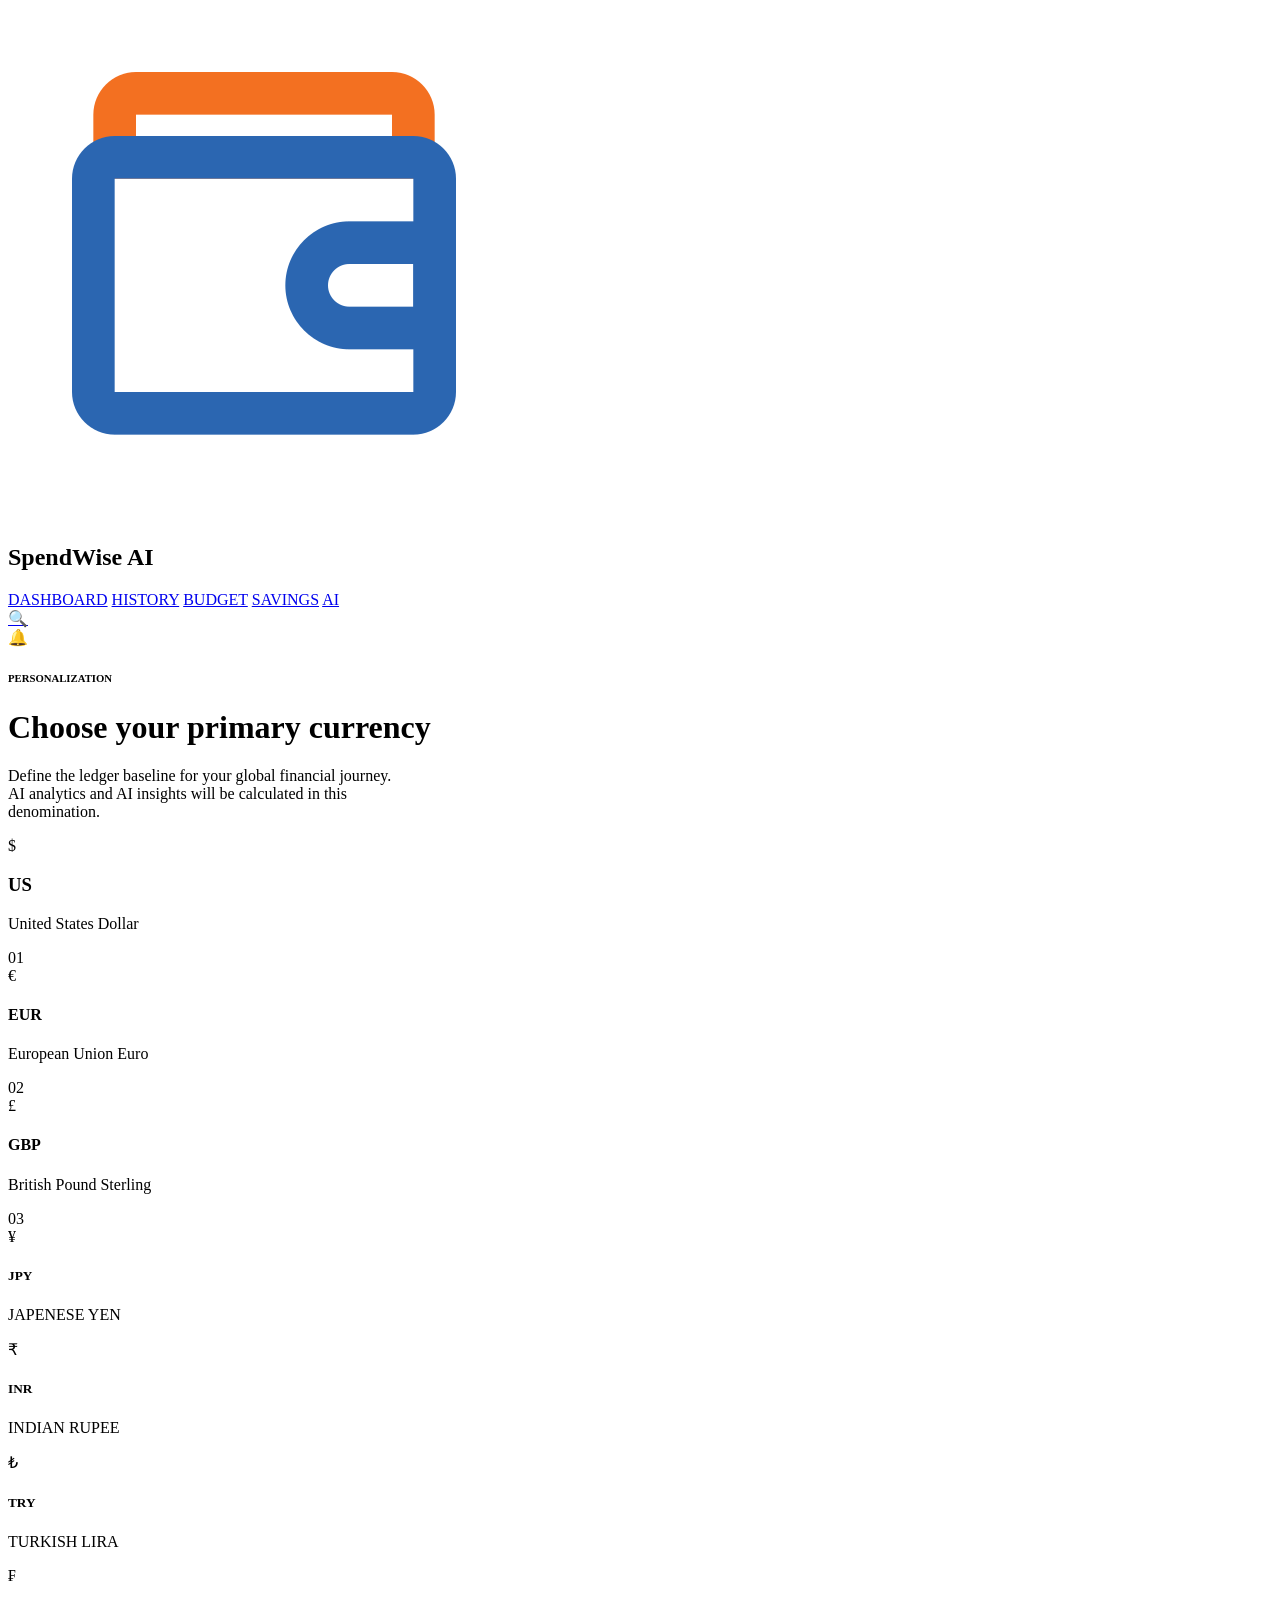
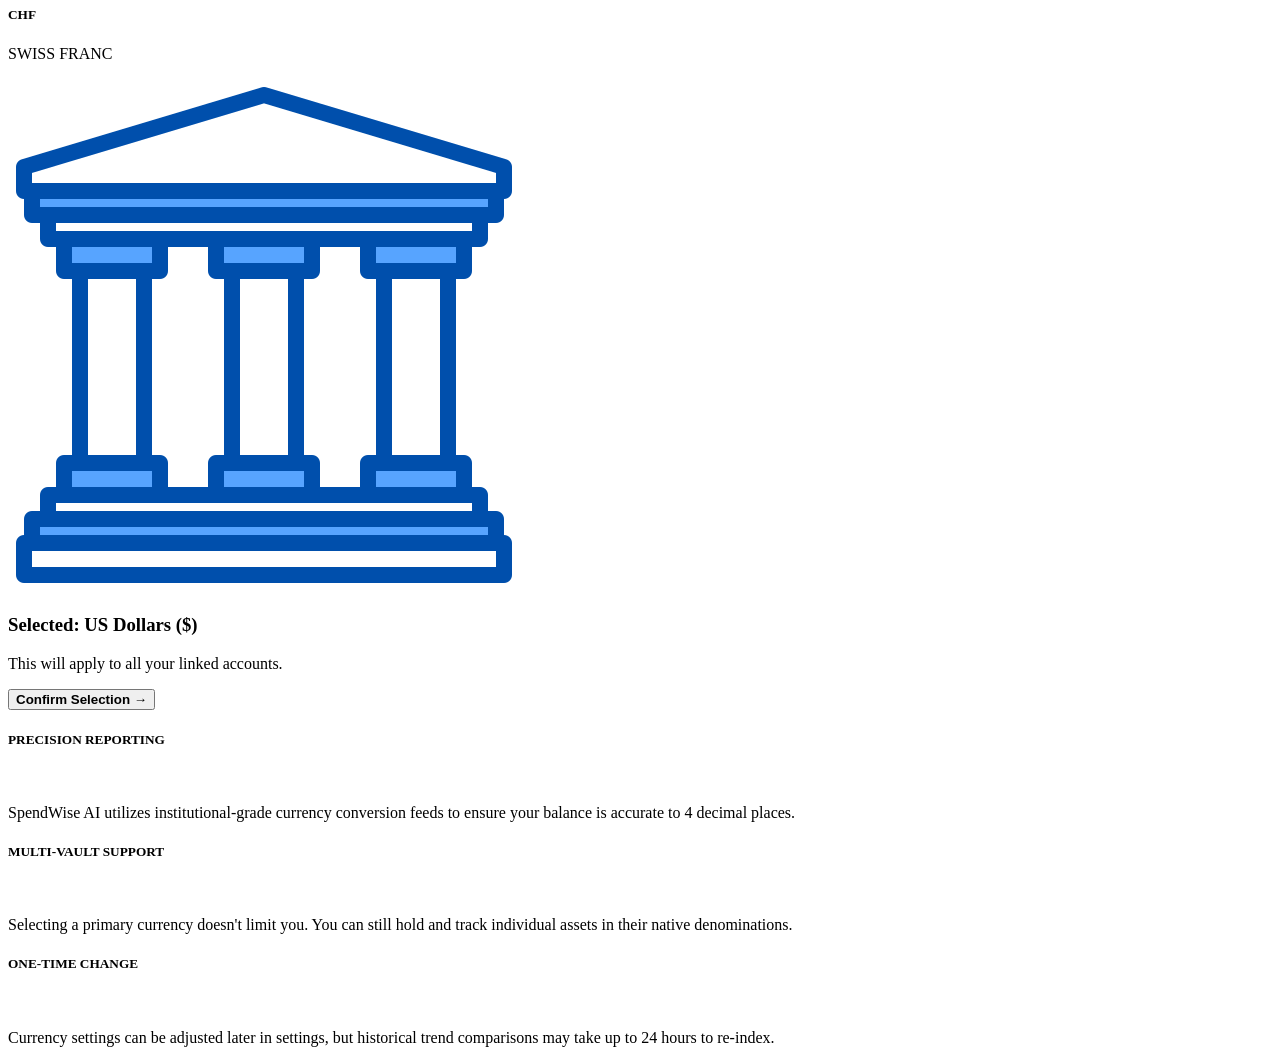
==== currency.html @ 9da18fff "currencyhtml" ====
<!DOCTYPE html>
<html lang="en">
<head>
    <meta charset="UTF-8">
    <meta name="viewport" content="width=device-width, initial-scale=1.0">
    <title>SpendWise AI</title>
    <link rel="stylesheet" href="style.css">
</head>
<body>
    <nav class="nav-bar">
        <div class="nav-left">
            <img src="wallet.png" alt="wallet">
            <h2>SpendWise AI</h2>
        </div>

        <div class="nav-button">
            <a href="#">DASHBOARD</a>
            <a href="#">HISTORY</a>
            <a href="#">BUDGET</a>
            <a href="#">SAVINGS</a>
            <a href="#">AI</a>
        </div>
        <div class="nav-icons">
        <a href="#" class="icon">🔍</a>

        <div class="notification">
        <span class="icon" id="bell">🔔</span>
    </div>
    </nav>

    <main >
    <div class="currency">
    <h6>PERSONALIZATION</h6>
    <h1>Choose your primary currency</h1>
    <p>Define the ledger baseline for your global 
     financial journey.<br> AI analytics and AI
     insights will be calculated in this <br>
     denomination.</p>
     </div>
    
    <div class="currency-box">

        <div class="box1 selected" >
            <div class="symbol">$</div>
            <h3>US</h3>
            <p>United States Dollar</p>
            <span class="number">01</span>
        </div>
         
        <div class="box1">
            <div class="symbol">€</div>
            <h4>EUR</h4>
            <p>European Union Euro</p>
            <span class="number">02</span>
        </div>
  
        <div class="box1">
           <div class="symbol">£</div>
            <h4>GBP</h4>
            <p>British Pound Sterling</p>
            <span class="number">03</span>
        </div>
    </div>    
    
    <div class="currency-box2">
        <div class="box">
        <div class="sym">¥</div>
        <div>
        <h5>JPY</h5>
        <p class="text">JAPENESE YEN</p>
        </div>
        </div>
        
        <div class="box">
        <div class="sym">₹</div>
        <div>
        <h5>INR </h5>
        <p class="text">INDIAN RUPEE</p>
        </div>
        </div>
        
        <div class="box">
        <div class="sym">₺</div>
        <div>
        <h5>TRY</h5>
        <p class="text">TURKISH LIRA</p>
        </div>
        </div>
        
        <div class=box>
        <div class="sym">₣</div>
        <div>
        <h5>CHF</h5>
        <p class="text">SWISS FRANC</p>
        </div>
        </div>
    </div>
    
    <div class="currency-select">
        <div class="select-left">
        <img src="bank.png" alt="bank temple icon">

        <div class="text1">
            <h3>Selected: US Dollars ($)</h3>
            <p>This will apply to all your linked accounts.</p>
        </div>
        </div>
            <button>
                <strong>Confirm Selection →</strong>
            </button>
    </div>
    
    <div class="mini-card">
        <div>
        <h5>PRECISION REPORTING</h5>
        <br>
        <p>SpendWise AI utilizes institutional-grade
        currency conversion feeds to ensure
        your balance is accurate to 4 decimal
        places.</p>
        </div>
        
        <div>
        <h5>MULTI-VAULT SUPPORT</h5>
        <br>
        <p>Selecting a primary currency doesn't
        limit you. You can still hold and track
        individual assets in their native
        denominations.</p>
        </div>
        
        <div>
        <h5>ONE-TIME CHANGE</h5>
        <br>
        <p>Currency settings can be adjusted later
        in settings, but historical trend comparisons 
        may take up to 24 hours to re-index.</p>
        </div>   
    </div>

    </main>
</body>
</html>
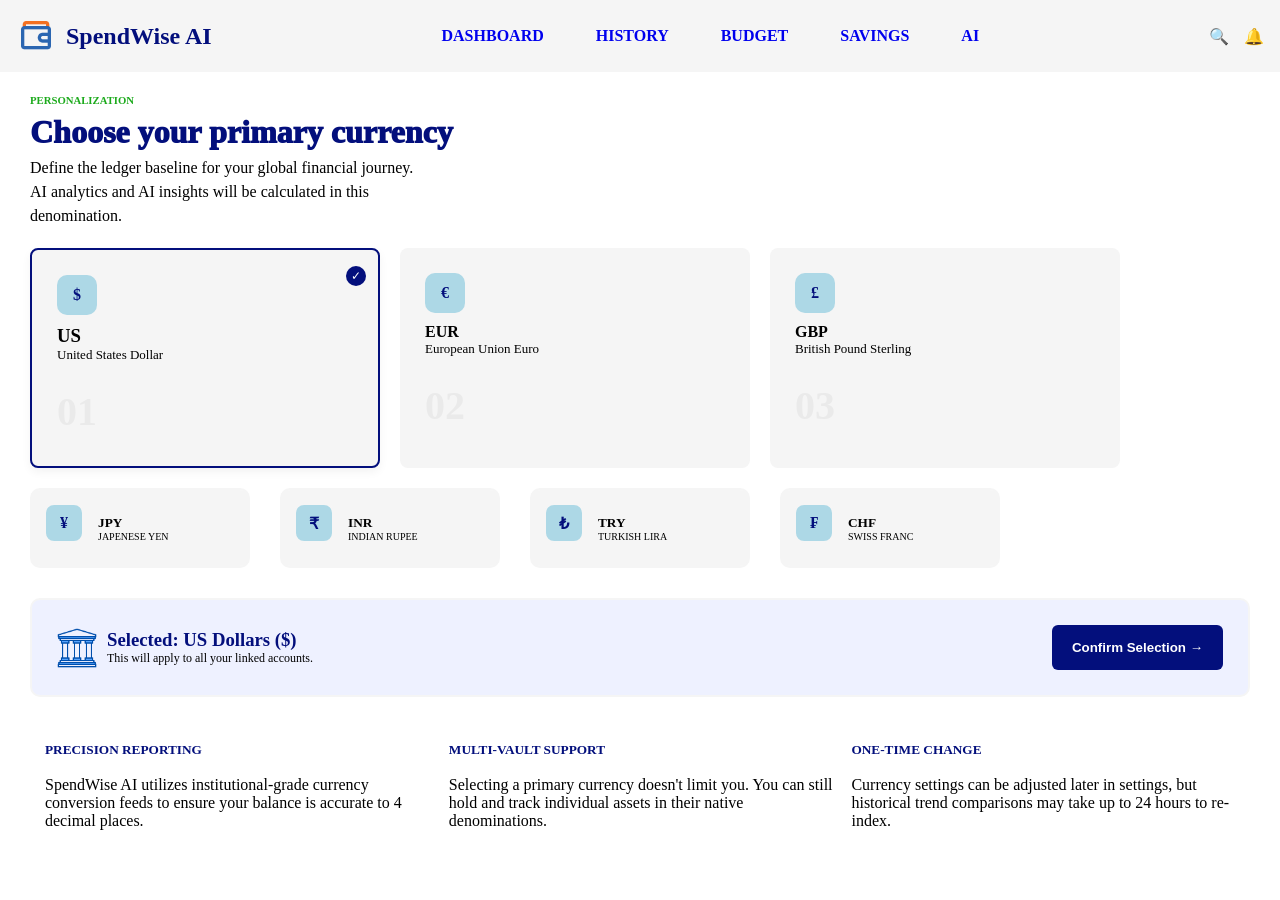
==== commit 4229f8f6: "Update stylesheet link path in currency.html" ====
--- a/currency.html
+++ b/currency.html
@@ -4,7 +4,7 @@
     <meta charset="UTF-8">
     <meta name="viewport" content="width=device-width, initial-scale=1.0">
     <title>SpendWise AI</title>
-    <link rel="stylesheet" href="style.css">
+    <link rel="stylesheet" href="styles/currency.css">
 </head>
 <body>
     <nav class="nav-bar">
@@ -140,4 +140,4 @@
 
     </main>
 </body>
-</html>+</html>
--- a/styles/currency.css
+++ b/styles/currency.css
@@ -0,0 +1,312 @@
+*{
+    margin: 0;
+    padding: 0;
+    box-sizing:border-box;
+}
+img{
+    max-width: 100%;
+}
+
+body{
+    width: 100%;
+    min-height: 100dvh;
+}
+main{
+    font-family: "inter", "sans-serif";
+    margin: 0px 30px;
+}
+
+.nav-bar{
+    display: flex;
+    justify-content: space-between;
+    background-color: whitesmoke;
+    align-items: center;
+    color: #030f7c;
+    padding: 16px;
+}
+
+.nav-left {
+    display: flex;
+    align-items: center;
+    gap: 10px;
+}
+
+.nav-left img {
+    width: 40px;
+    height: 40px;
+}
+
+.nav-button {
+    display: flex;
+    justify-content: center;
+    gap: 20px;
+}
+.nav-button a{
+    text-decoration: none;
+    font-weight: 600;
+    padding: 8px 16px;
+    border-radius: 5px;
+    transition: all 0.25s ease;
+}
+
+.nav-button a:hover{
+    background-color: #030f7c;
+    color: #eaeaea;
+}
+
+.nav-icons {
+    display: flex;
+    gap: 15px;
+}
+
+.nav-icons a {
+    text-decoration: none;
+}
+
+.currency{
+    margin-top: 20px;
+    line-height: 1.5;
+}
+.currency h6{
+    color: rgb(28, 170, 28);
+}
+.currency h1{
+    color: #030f7c;
+    font-weight: 1000;
+}
+
+.currency-box{
+    display: flex;
+    margin: 20px 0px;
+    gap: 20px;
+    flex-wrap: wrap;
+}
+
+.box1 {
+    padding: 25px;
+    border-radius: 8px;
+    width: 350px;
+    height: 220px;
+    position: relative;
+    background-color: whitesmoke;
+    transition: all 0.25s ease;
+}
+
+.box1:hover {
+    border-color: #030f7c;
+    border: 2px solid #030f7c;
+    transform: translateY(-6px) scale(1.02);
+}
+
+.selected {
+    border: 2px solid #030f7c;
+    box-shadow: 0 4px 10px rgba(0,0,0,0.05);
+}
+.box1.selected::after {
+    content: "✓";
+    position: absolute;
+    top: 16px;
+    right: 12px;
+    background: #030f7c;
+    color: white;
+    width: 20px;
+    height: 20px;
+    border-radius: 50%;
+    font-size: 12px;
+    display: flex;
+    align-items: center;
+    justify-content: center;
+}
+.symbol {
+    width: 40px;
+    height: 40px;
+    background-color: lightblue;
+    color: #030f7c;
+    display: flex;
+    align-items: center;
+    justify-content: center;
+    border-radius: 10px;
+    font-weight: bold;
+    margin-bottom: 10px;
+}
+
+.currency-box p{
+    font-size: 13px;
+}
+.number {
+    position: absolute;
+    font-size: 40px;
+    color: #eaeaea;
+    font-weight: bold;
+    padding: 25px 0;
+}
+
+.currency-box2{
+    display: flex;
+    gap: 30px;
+    margin-top: 20px;
+    flex-wrap: wrap;
+}
+
+.currency-box2 div{
+    border: 2px solid whitesmoke;
+    padding: 12px;
+}
+.box{
+    display: flex;
+    align-items: center;
+    border: none;
+    background-color: whitesmoke;
+    width: 220px;
+    height: 80px;
+    border-radius: 10px;
+    transition: all 0.25s ease;
+}
+
+.box:hover {
+    transform: translateY(-6px) scale(1.02);
+    border-color: #030f7c;
+    border: 2px solid #030f7c;
+}
+
+.sym {
+    width: 40px;
+    height: 40px;
+    background-color: lightblue;
+    color: #030f7c;
+    display: flex;
+    align-items: center;
+    justify-content: center;
+    border-radius: 10px;
+    font-weight: bold;
+    margin-bottom: 10px;
+}
+
+.text{
+    font-size: 10px;
+}
+
+.currency-select{
+    display: flex;
+    border: 2px solid whitesmoke;
+    background-color: #eef1ff;
+    margin: 30px 0;
+    padding: 25px;
+    align-items: center;
+    justify-content: space-between;
+    border-radius: 10px;
+    transition: 0.25s ease;
+}
+
+.currency-select:hover{
+    border-color: #030f7c;
+      box-shadow: 0 10px 25px rgba(0,0,0,0.1),
+                0 0 0 2px rgba(3, 15, 124, 0.1);
+}
+
+.select-left{
+    display: flex;
+    align-items: center;
+    gap: 10px;
+}
+.select-left img{
+    width: 40px;
+    height: 40px;
+}
+
+.text1 h3{
+    color: #030f7c;
+}
+.text1 p{
+    font-size: 12px;
+}
+
+.currency-select button{
+    background-color: #030f7c;
+    color: white;
+    padding: 15px 20px;
+    border-radius: 6px;
+    cursor: pointer;
+    border: none;
+}
+
+.currency-select button:hover {
+    background-color: #0515b3;
+    transform: translateY(-2px);
+    box-shadow: 0 6px 15px rgba(0,0,0,0.15);
+}
+
+.mini-card{
+    display: flex;
+    padding: 15px;
+    gap: 10px;
+}
+.mini-card h5{
+    color: #030f7c;
+    font-weight: 800;
+}
+
+@media (max-width: 768px) {
+    .main{
+        margin: 0 15px;
+    }
+    .nav-bar {
+        flex-direction: column;
+        align-items: flex-start;
+        gap: 10px;
+    }
+
+    .nav-button {
+        flex-wrap: wrap;
+        gap: 10px;
+    }
+
+    .nav-icons {
+        margin: 15px;
+        align-self: flex-start;
+    }
+    .currency h1 {
+        font-size: 28px;
+    }
+
+    .currency p {
+        font-size: 14px;
+    }
+
+    .currency-box {
+    justify-content: center;
+    }
+
+    .box1 {
+        width: 100%;
+        max-width: 320px;
+    }
+
+    .currency-box2{
+        justify-content: center;
+    }
+
+    .box{
+        width: 45%;
+    }
+
+    .currency-select {
+        flex-direction: column;
+        align-items: flex-start;
+        gap: 15px;
+    }
+
+    .currency-select button {
+        width: 100%;
+    }
+
+    .mini-card {
+        flex-direction: column;
+    }
+
+}
+@media (max-width: 480px) {
+    .box {
+        width: 100%;
+    }
+}
